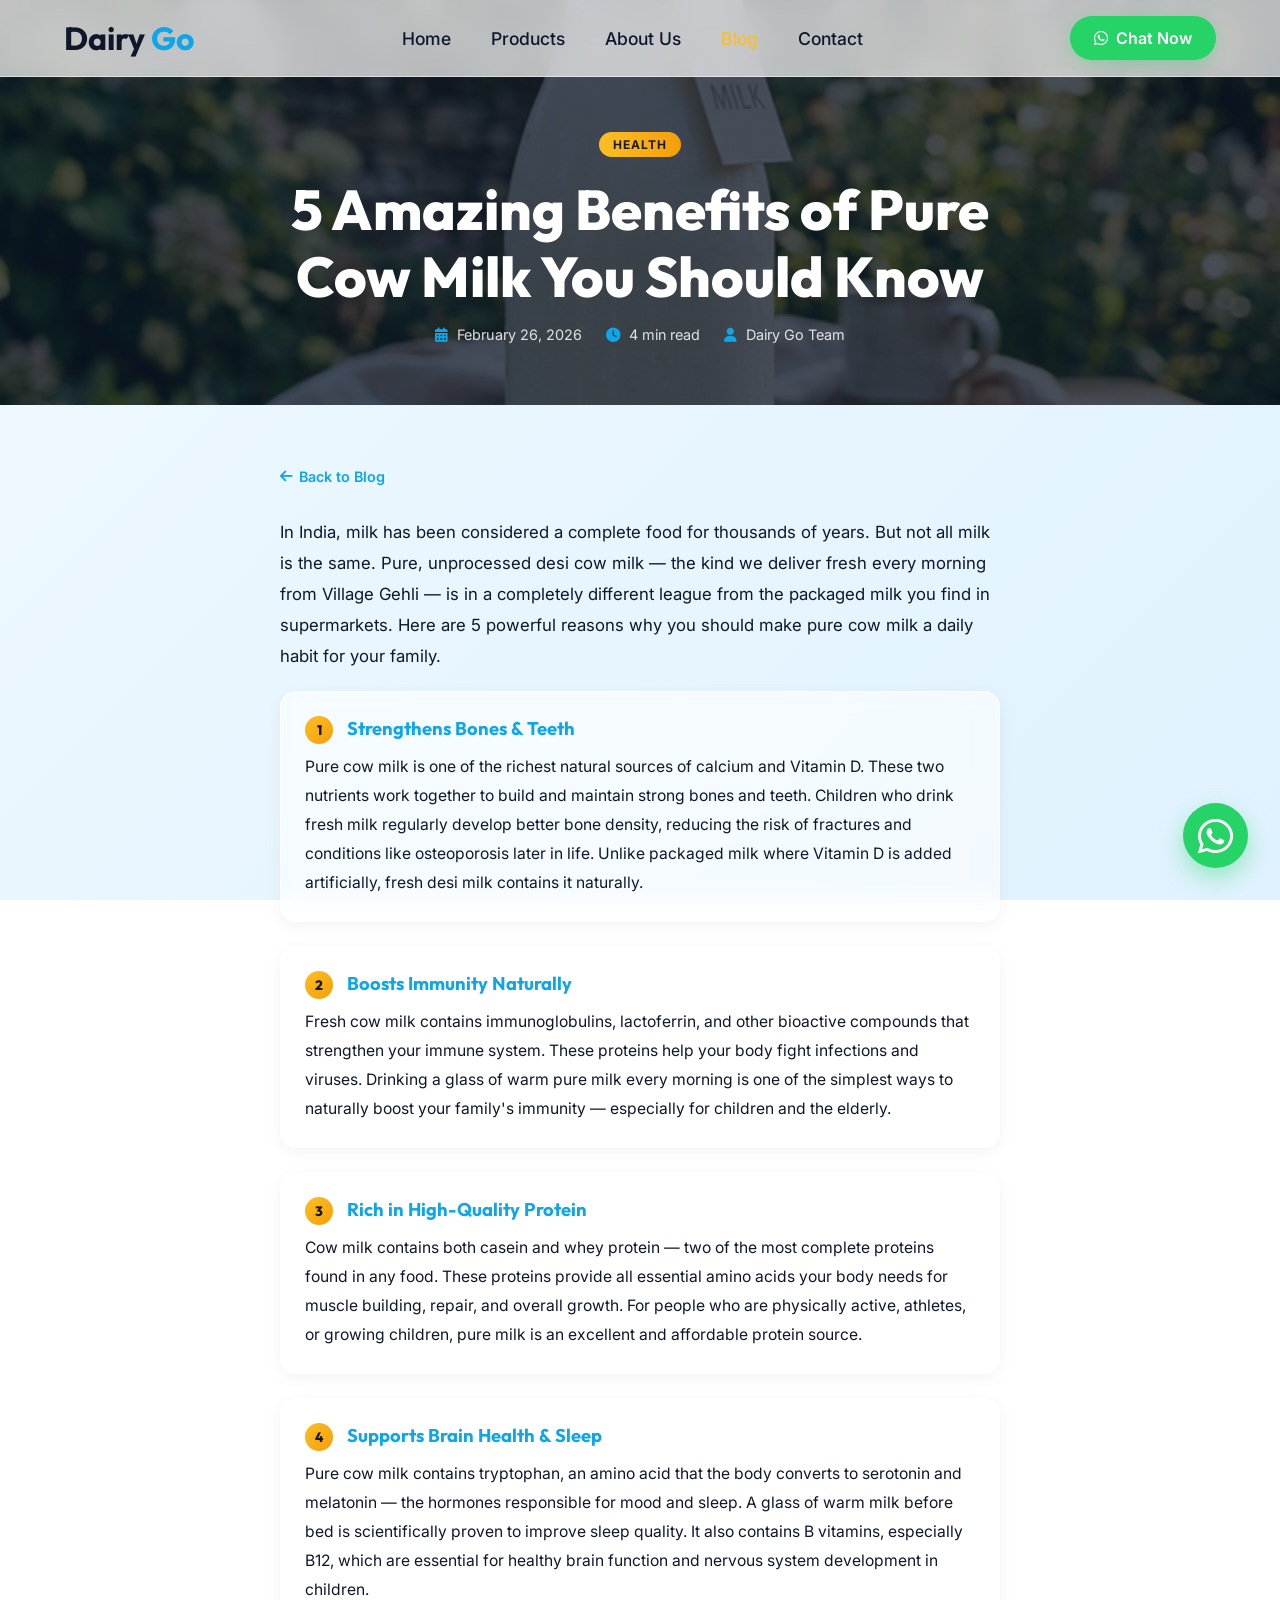
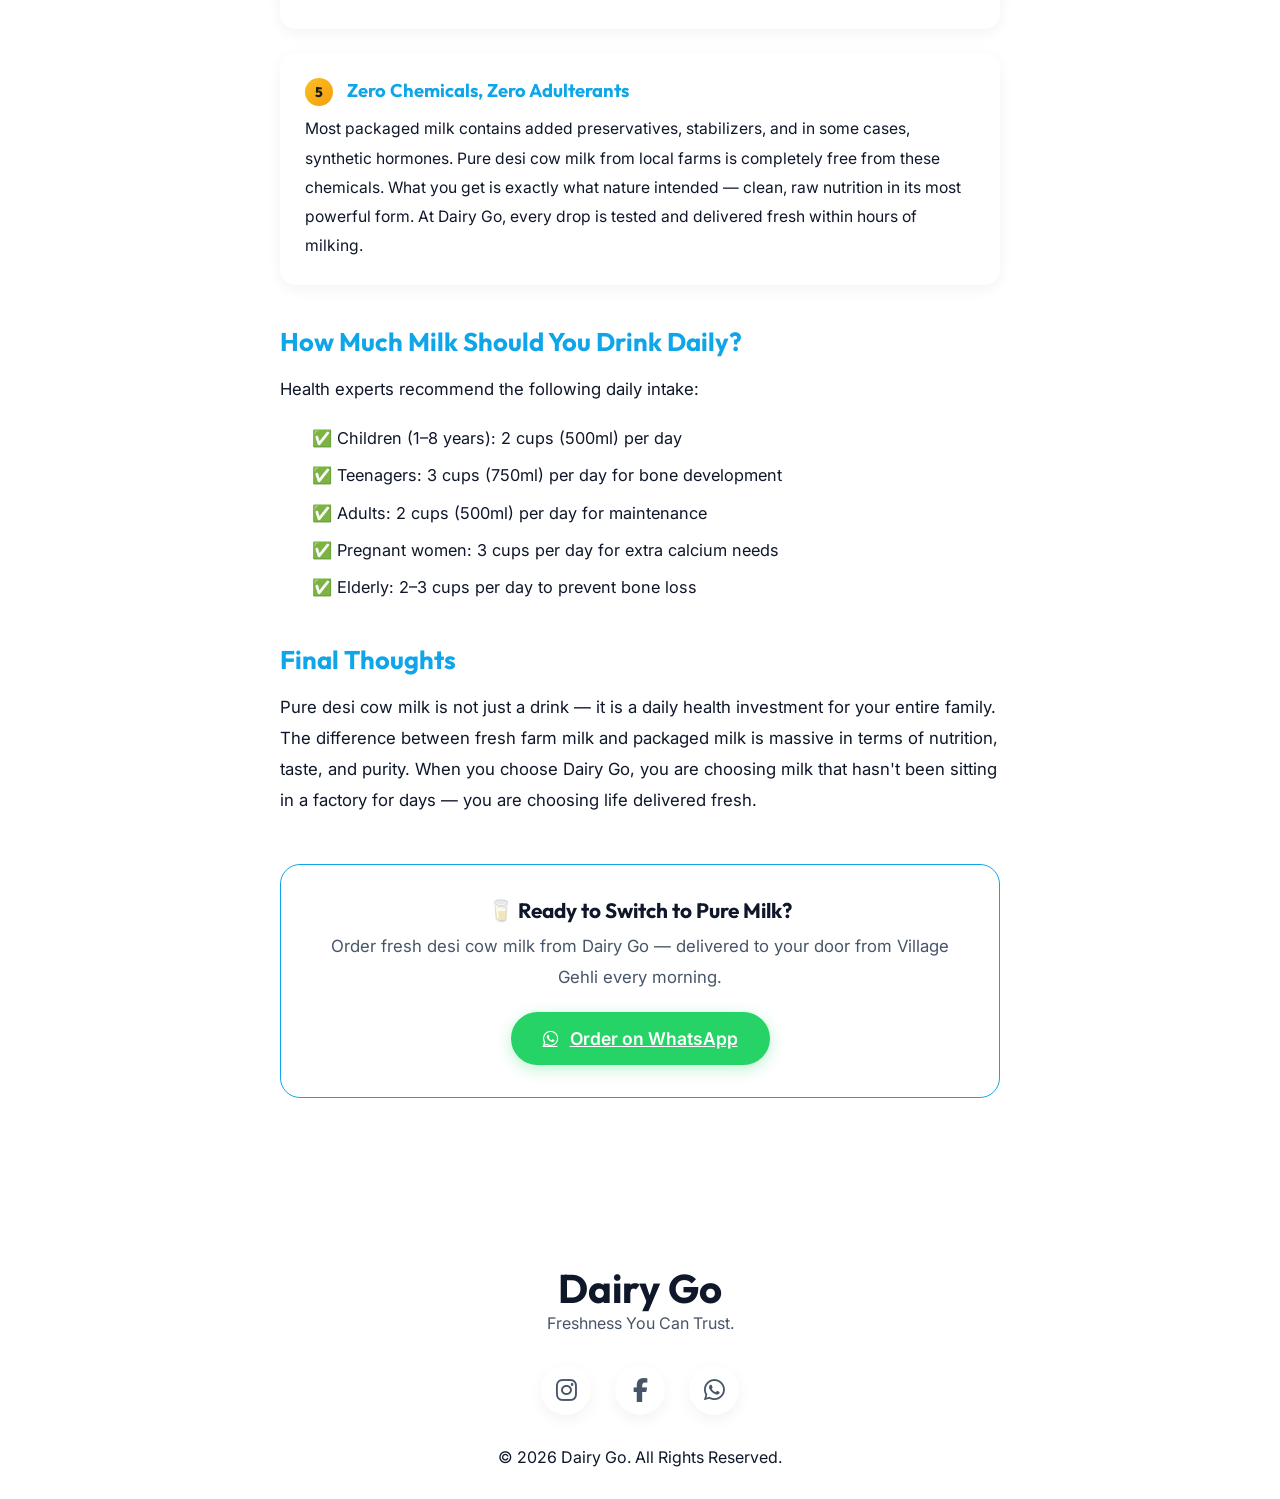
==== blog-post-1.html @ 71e2cdb6 "Add files via upload" ====
<!DOCTYPE html>
<html lang="en">

<head>
    <meta name="google-site-verification" content="H6tnRNjs0LGTTBvZtAMk3U5IwulCLFvkh4__h8YZL0s" />
    <meta charset="UTF-8">
    <meta name="viewport" content="width=device-width, initial-scale=1.0">
    <title>5 Amazing Benefits of Pure Cow Milk - DairyGo Blog</title>
    <meta name="description"
        content="Discover the top 5 health benefits of drinking pure desi cow milk daily. Learn how fresh milk from Dairy Go improves your health and immunity.">
    <link rel="preconnect" href="https://fonts.googleapis.com">
    <link rel="preconnect" href="https://fonts.gstatic.com" crossorigin>
    <link
        href="https://fonts.googleapis.com/css2?family=Outfit:wght@300;400;600;800&family=Inter:wght@400;500;700&display=swap"
        rel="stylesheet">
    <link rel="stylesheet" href="https://cdnjs.cloudflare.com/ajax/libs/font-awesome/6.4.0/css/all.min.css">
    <link rel="stylesheet" href="styles.css">
    <style>
        .post-hero {
            min-height: 45vh;
            display: flex;
            align-items: center;
            justify-content: center;
            text-align: center;
            padding: 130px 20px 60px;
            background: linear-gradient(rgba(10, 22, 40, 0.75), rgba(10, 22, 40, 0.75)), url('blog-img-1.png') center/cover;
        }

        .post-tag {
            display: inline-block;
            background: linear-gradient(90deg, #fbbf24, #f59e0b);
            color: #1a1a1a;
            font-size: 0.75rem;
            font-weight: 700;
            text-transform: uppercase;
            letter-spacing: 1px;
            padding: 5px 14px;
            border-radius: 50px;
            margin-bottom: 1.2rem;
        }

        .post-hero h1 {
            font-size: clamp(2rem, 5vw, 3.5rem);
            font-weight: 800;
            color: #fff;
            max-width: 800px;
            margin: 0 auto 1rem;
            line-height: 1.2;
        }

        .post-meta {
            display: flex;
            gap: 1.5rem;
            justify-content: center;
            color: rgba(255, 255, 255, 0.85);
            font-size: 0.9rem;
            flex-wrap: wrap;
        }

        .post-meta i {
            color: var(--primary);
            margin-right: 5px;
        }

        .post-body {
            max-width: 760px;
            margin: 0 auto;
            padding: 60px 20px 100px;
        }

        .post-body h2 {
            font-size: 1.6rem;
            font-weight: 700;
            color: var(--primary);
            margin: 2.5rem 0 1rem;
        }

        .post-body p {
            font-size: 1.05rem;
            color: var(--text-dark);
            line-height: 1.85;
            margin-bottom: 1.2rem;
        }

        .post-body ul {
            padding-left: 1.5rem;
            margin-bottom: 1.5rem;
        }

        .post-body ul li {
            color: var(--text-dark);
            font-size: 1.02rem;
            line-height: 1.8;
            margin-bottom: 0.5rem;
            list-style: none;
            padding-left: 0.5rem;
        }

        .post-body ul li::before {
            content: "✅ ";
        }

        .benefit-card,
        .step-card,
        .reason-card {
            background: rgba(255, 255, 255, 0.6);
            border: 1px solid rgba(255, 255, 255, 0.8);
            border-radius: 16px;
            padding: 1.5rem;
            margin-bottom: 1.5rem;
            backdrop-filter: blur(10px);
            transition: transform 0.2s;
            box-shadow: 0 4px 15px rgba(0, 0, 0, 0.05);
        }

        .benefit-card:hover,
        .step-card:hover,
        .reason-card:hover {
            transform: translateX(6px);
            box-shadow: 0 8px 25px rgba(14, 165, 233, 0.1);
        }

        .benefit-card h3,
        .step-card h3,
        .reason-card h3 {
            font-size: 1.15rem;
            font-weight: 700;
            color: var(--primary);
            margin-bottom: 0.5rem;
        }

        .benefit-card p,
        .step-card p,
        .reason-card p {
            margin-bottom: 0;
            font-size: 0.98rem;
        }

        .benefit-number,
        .step-number {
            display: inline-block;
            background: linear-gradient(135deg, #fbbf24, #f59e0b);
            color: #1a1a1a;
            font-weight: 800;
            font-size: 0.85rem;
            width: 28px;
            height: 28px;
            border-radius: 50%;
            text-align: center;
            line-height: 28px;
            margin-right: 10px;
        }

        .step-number {
            padding: 3px 10px;
            width: auto;
            border-radius: 50px;
        }

        .post-cta {
            background: rgba(255, 255, 255, 0.6);
            border: 1px solid var(--primary);
            border-radius: 20px;
            padding: 2rem;
            text-align: center;
            margin-top: 3rem;
        }

        .post-cta h3 {
            color: var(--text-dark);
            font-size: 1.3rem;
            margin-bottom: 0.5rem;
        }

        .post-cta p {
            color: var(--text-light);
            margin-bottom: 1.2rem;
        }

        .back-link {
            display: inline-flex;
            align-items: center;
            gap: 6px;
            color: var(--primary);
            text-decoration: none;
            font-weight: 600;
            font-size: 0.9rem;
            margin-bottom: 2rem;
        }

        .back-link:hover {
            opacity: 0.8;
        }

        /* Additional classes for blog-post-3 */
        .comparison-table {
            width: 100%;
            border-collapse: collapse;
            margin: 2rem 0;
            border-radius: 16px;
            overflow: hidden;
            box-shadow: 0 4px 15px rgba(0, 0, 0, 0.05);
        }

        .comparison-table th {
            background: var(--primary-light);
            color: var(--primary);
            font-weight: 700;
            padding: 14px 16px;
            text-align: left;
            font-size: 0.95rem;
            border-bottom: 1px solid rgba(0, 0, 0, 0.05);
        }

        .comparison-table td {
            padding: 13px 16px;
            color: var(--text-dark);
            font-size: 0.95rem;
            border-bottom: 1px solid rgba(0, 0, 0, 0.05);
            background: rgba(255, 255, 255, 0.7);
            vertical-align: top;
        }

        .comparison-table tr:last-child td {
            border-bottom: none;
        }

        .comparison-table tr:hover td {
            background: rgba(255, 255, 255, 0.9);
        }

        .win-tag {
            display: inline-block;
            background: rgba(34, 197, 94, 0.15);
            color: #22c55e;
            border: 1px solid rgba(34, 197, 94, 0.3);
            font-size: 0.7rem;
            font-weight: 700;
            padding: 2px 8px;
            border-radius: 50px;
        }

        .lose-tag {
            display: inline-block;
            background: rgba(239, 68, 68, 0.12);
            color: #ef4444;
            border: 1px solid rgba(239, 68, 68, 0.25);
            font-size: 0.7rem;
            font-weight: 700;
            padding: 2px 8px;
            border-radius: 50px;
        }

        .emoji-title {
            font-size: 1.4rem;
            margin-right: 8px;
        }

        .highlight-box {
            background: var(--primary-light);
            border: 1px solid var(--primary);
            border-radius: 14px;
            padding: 1.2rem 1.5rem;
            margin: 1.5rem 0;
            font-style: italic;
            color: var(--text-dark);
            font-size: 1rem;
            line-height: 1.7;
        }
    </style>
</head>

<body>
    <!-- Navigation -->
    <nav class="glass-nav">
        <div class="nav-container">
            <div class="logo">
                <a href="index.html" style="text-decoration:none;">
                    <h1>Dairy <span>Go</span></h1>
                </a>
            </div>
            <ul class="nav-links">
                <li><a href="index.html#home">Home</a></li>
                <li><a href="index.html#products">Products</a></li>
                <li><a href="index.html#about">About Us</a></li>
                <li><a href="blog.html" style="color:#fbbf24;">Blog</a></li>
                <li><a href="index.html#contact">Contact</a></li>
            </ul>
            <a href="https://wa.me/918813911566?text=Hello%20Dairy%20Go,%20I%20have%20an%20inquiry." target="_blank"
                class="nav-btn">
                <i class="fab fa-whatsapp"></i> Chat Now
            </a>
            <div class="menu-toggle"><i class="fas fa-bars"></i></div>
        </div>
    </nav>

    <!-- Hero -->
    <section class="post-hero">
        <div>
            <span class="post-tag">Health</span>
            <h1>5 Amazing Benefits of Pure Cow Milk You Should Know</h1>
            <div class="post-meta">
                <span><i class="fas fa-calendar-alt"></i> February 26, 2026</span>
                <span><i class="fas fa-clock"></i> 4 min read</span>
                <span><i class="fas fa-user"></i> Dairy Go Team</span>
            </div>
        </div>
    </section>

    <!-- Post Content -->
    <article class="post-body">
        <a href="blog.html" class="back-link"><i class="fas fa-arrow-left"></i> Back to Blog</a>

        <p>
            In India, milk has been considered a complete food for thousands of years. But not all milk is the same.
            Pure, unprocessed desi cow milk — the kind we deliver fresh every morning from Village Gehli — is in a
            completely different league from the packaged milk you find in supermarkets. Here are 5 powerful reasons
            why you should make pure cow milk a daily habit for your family.
        </p>

        <div class="benefit-card">
            <h3><span class="benefit-number">1</span> Strengthens Bones & Teeth</h3>
            <p>
                Pure cow milk is one of the richest natural sources of calcium and Vitamin D. These two nutrients work
                together to build and maintain strong bones and teeth. Children who drink fresh milk regularly develop
                better bone density, reducing the risk of fractures and conditions like osteoporosis later in life.
                Unlike packaged milk where Vitamin D is added artificially, fresh desi milk contains it naturally.
            </p>
        </div>

        <div class="benefit-card">
            <h3><span class="benefit-number">2</span> Boosts Immunity Naturally</h3>
            <p>
                Fresh cow milk contains immunoglobulins, lactoferrin, and other bioactive compounds that strengthen
                your immune system. These proteins help your body fight infections and viruses. Drinking a glass of
                warm pure milk every morning is one of the simplest ways to naturally boost your family's immunity
                — especially for children and the elderly.
            </p>
        </div>

        <div class="benefit-card">
            <h3><span class="benefit-number">3</span> Rich in High-Quality Protein</h3>
            <p>
                Cow milk contains both casein and whey protein — two of the most complete proteins found in any food.
                These proteins provide all essential amino acids your body needs for muscle building, repair, and
                overall growth. For people who are physically active, athletes, or growing children, pure milk is
                an excellent and affordable protein source.
            </p>
        </div>

        <div class="benefit-card">
            <h3><span class="benefit-number">4</span> Supports Brain Health & Sleep</h3>
            <p>
                Pure cow milk contains tryptophan, an amino acid that the body converts to serotonin and melatonin —
                the hormones responsible for mood and sleep. A glass of warm milk before bed is scientifically proven
                to improve sleep quality. It also contains B vitamins, especially B12, which are essential for healthy
                brain function and nervous system development in children.
            </p>
        </div>

        <div class="benefit-card">
            <h3><span class="benefit-number">5</span> Zero Chemicals, Zero Adulterants</h3>
            <p>
                Most packaged milk contains added preservatives, stabilizers, and in some cases, synthetic hormones.
                Pure desi cow milk from local farms is completely free from these chemicals. What you get is exactly
                what nature intended — clean, raw nutrition in its most powerful form. At Dairy Go, every drop is
                tested and delivered fresh within hours of milking.
            </p>
        </div>

        <h2>How Much Milk Should You Drink Daily?</h2>
        <p>Health experts recommend the following daily intake:</p>
        <ul>
            <li>Children (1–8 years): 2 cups (500ml) per day</li>
            <li>Teenagers: 3 cups (750ml) per day for bone development</li>
            <li>Adults: 2 cups (500ml) per day for maintenance</li>
            <li>Pregnant women: 3 cups per day for extra calcium needs</li>
            <li>Elderly: 2–3 cups per day to prevent bone loss</li>
        </ul>

        <h2>Final Thoughts</h2>
        <p>
            Pure desi cow milk is not just a drink — it is a daily health investment for your entire family. The
            difference between fresh farm milk and packaged milk is massive in terms of nutrition, taste, and purity.
            When you choose Dairy Go, you are choosing milk that hasn't been sitting in a factory for days — you are
            choosing life delivered fresh.
        </p>

        <div class="post-cta">
            <h3>🥛 Ready to Switch to Pure Milk?</h3>
            <p>Order fresh desi cow milk from Dairy Go — delivered to your door from Village Gehli every morning.</p>
            <a href="https://wa.me/918813911566?text=Hello%20Dairy%20Go,%20I%20want%20to%20order%20Fresh%20Cow%20Milk"
                target="_blank" class="btn btn-primary">
                <i class="fab fa-whatsapp"></i> Order on WhatsApp
            </a>
        </div>
    </article>

    <!-- Footer -->
    <footer>
        <div class="footer-content glass-footer">
            <div class="footer-brand">
                <h2>Dairy <span>Go</span></h2>
                <p>Freshness You Can Trust.</p>
                <div class="social-links">
                    <a href="#"><i class="fab fa-instagram"></i></a>
                    <a href="#"><i class="fab fa-facebook-f"></i></a>
                    <a href="https://wa.me/918813911566"><i class="fab fa-whatsapp"></i></a>
                </div>
            </div>
            <div class="footer-bottom">
                <p>&copy; 2026 Dairy Go. All Rights Reserved.</p>
            </div>
        </div>
    </footer>

    <a href="https://wa.me/918813911566?text=Hello%20Dairy%20Go,%20I%20want%20to%20order%20your%20product"
        target="_blank" class="floating-wa">
        <i class="fab fa-whatsapp"></i>
    </a>
    <script src="main.js"></script>
</body>

</html>
---- styles.css ----
/* Custom Variables */
:root {
  --primary: #0ea5e9;
  /* Sky Blue */
  --primary-light: #e0f2fe;
  --secondary: #38bdf8;
  --text-dark: #0f172a;
  --text-light: #475569;
  --glass-bg: rgba(255, 255, 255, 0.5);
  --glass-border: rgba(255, 255, 255, 0.6);
  --green: #25d366;
  /* WhatsApp Green */
  --transition: all 0.3s ease-in-out;
}

* {
  margin: 0;
  padding: 0;
  box-sizing: border-box;
}

body {
  font-family: 'Inter', sans-serif;
  color: var(--text-dark);
  background: linear-gradient(135deg, #f0f9ff 0%, #e0f2fe 100%);
  background-attachment: fixed;
  overflow-x: hidden;
  scroll-behavior: smooth;
}

h1,
h2,
h3,
h4,
h5,
h6 {
  font-family: 'Outfit', sans-serif;
  font-weight: 700;
}

#webgl-canvas {
  position: fixed;
  top: 0;
  left: 0;
  width: 100vw;
  height: 100vh;
  z-index: -1;
  /* Behind all content */
  pointer-events: none;
  /* Let clicks pass through to content */
}

/* Glassmorphism Utilities */
.glass {
  background: var(--glass-bg);
  backdrop-filter: blur(20px);
  -webkit-backdrop-filter: blur(20px);
  border: 1px solid var(--glass-border);
  box-shadow: 0 8px 32px 0 rgba(14, 165, 233, 0.1);
  border-radius: 1.5rem;
}

.glass-nav {
  position: fixed;
  top: 0;
  width: 100%;
  z-index: 1000;
  background: rgba(255, 255, 255, 0.7);
  backdrop-filter: blur(15px);
  border-bottom: 1px solid rgba(255, 255, 255, 0.5);
}

.text-gradient {
  background: linear-gradient(135deg, #0284c7, #38bdf8);
  -webkit-background-clip: text;
  -webkit-text-fill-color: transparent;
  display: inline-block;
}

/* Typography & Layouts */
.section-padding {
  padding: 6rem 5%;
}

.section-header {
  text-align: center;
  margin-bottom: 4rem;
}

.section-header h2 {
  font-size: 3rem;
  margin-bottom: 1rem;
}

.section-header p {
  font-size: 1.25rem;
  color: var(--text-light);
}

/* Navigation */
.nav-container {
  display: flex;
  justify-content: space-between;
  align-items: center;
  padding: 1rem 5%;
  max-width: 1400px;
  margin: 0 auto;
}

.logo h1 {
  font-size: 2rem;
  color: var(--text-dark);
}

.logo span {
  color: var(--primary);
}

.nav-links {
  display: flex;
  list-style: none;
  gap: 2.5rem;
}

.nav-links a {
  text-decoration: none;
  color: var(--text-dark);
  font-weight: 500;
  font-size: 1.1rem;
  transition: var(--transition);
}

.nav-links a:hover {
  color: var(--primary);
}

.nav-btn {
  text-decoration: none;
  background-color: var(--green);
  color: white;
  padding: 0.75rem 1.5rem;
  border-radius: 999px;
  font-weight: 600;
  display: flex;
  align-items: center;
  gap: 0.5rem;
  transition: var(--transition);
  box-shadow: 0 4px 15px rgba(37, 211, 102, 0.3);
}

.nav-btn:hover {
  transform: translateY(-2px);
  box-shadow: 0 6px 20px rgba(37, 211, 102, 0.5);
}

.menu-toggle {
  display: none;
  font-size: 1.5rem;
  cursor: pointer;
}

/* Buttons */
.btn {
  border: none;
  outline: none;
  cursor: pointer;
  padding: 1rem 2rem;
  border-radius: 999px;
  font-size: 1.1rem;
  font-weight: 600;
  font-family: 'Inter', sans-serif;
  transition: var(--transition);
  display: inline-flex;
  align-items: center;
  justify-content: center;
  gap: 0.75rem;
}

.btn-primary {
  background: var(--green);
  color: white;
  box-shadow: 0 4px 15px rgba(37, 211, 102, 0.3);
}

.btn-primary:hover {
  transform: translateY(-3px);
  box-shadow: 0 8px 25px rgba(37, 211, 102, 0.4);
}

.btn-secondary {
  background: white;
  color: var(--primary);
  border: 2px solid var(--primary);
  text-decoration: none;
}

.btn-secondary:hover {
  background: var(--primary);
  color: white;
}

.w-100 {
  width: 100%;
}

/* Hero Section */
.hero {
  min-height: 100vh;
  display: flex;
  align-items: center;
  padding: 0 5%;
  position: relative;
  max-width: 1400px;
  margin: 0 auto;
}

.hero-content {
  max-width: 600px;
  z-index: 10;
}

.hero-title {
  font-size: 4.5rem;
  line-height: 1.1;
  margin-bottom: 1.5rem;
}

.hero-subtitle {
  font-size: 1.5rem;
  color: var(--text-light);
  margin-bottom: 2.5rem;
  line-height: 1.6;
}

.hero-buttons {
  display: flex;
  gap: 1.5rem;
}

/* Features */
.features-grid {
  display: grid;
  grid-template-columns: repeat(auto-fit, minmax(280px, 1fr));
  gap: 2.5rem;
  max-width: 1400px;
  margin: 0 auto;
  perspective: 1000px;
}

.glass3d {
  background: var(--glass-bg);
  backdrop-filter: blur(20px);
  -webkit-backdrop-filter: blur(20px);
  border: 1px solid var(--glass-border);
  border-radius: 1.5rem;
  padding: 2.5rem;
  text-align: center;
  transition: transform 0.4s cubic-bezier(0.175, 0.885, 0.32, 1.275);
  transform-style: preserve-3d;
  box-shadow: 0 10px 40px rgba(14, 165, 233, 0.1);
}

.glass3d:hover {
  transform: translateY(-10px) rotateX(5deg) rotateY(-5deg);
  box-shadow: 0 20px 40px rgba(14, 165, 233, 0.2);
}

.feature-icon {
  width: 80px;
  height: 80px;
  background: white;
  border-radius: 50%;
  display: flex;
  align-items: center;
  justify-content: center;
  font-size: 2.5rem;
  color: var(--primary);
  margin: 0 auto 1.5rem;
  box-shadow: 0 10px 25px rgba(14, 165, 233, 0.15);
  transform: translateZ(30px);
  /* Extrude out on hover */
}

/* Products */
.products-grid {
  display: grid;
  grid-template-columns: repeat(auto-fit, minmax(320px, 1fr));
  gap: 3rem;
  max-width: 1400px;
  margin: 0 auto;
}

.product-card {
  padding: 2rem;
  transition: var(--transition);
  display: flex;
  flex-direction: column;
}

.product-card:hover {
  transform: translateY(-10px);
  box-shadow: 0 20px 40px rgba(14, 165, 233, 0.15);
}

.product-img-container {
  height: 250px;
  border-radius: 1rem;
  margin-bottom: 2rem;
  display: flex;
  align-items: center;
  justify-content: center;
  position: relative;
  background: rgba(255, 255, 255, 0.3);
  overflow: hidden;
  box-shadow: inset 0 0 20px rgba(255, 255, 255, 0.5);
}

/* Real product image styling */
.product-img {
  width: 100%;
  height: 100%;
  object-fit: cover;
  border-radius: 1rem;
  transition: transform 0.4s ease;
}

.product-img-container:hover .product-img {
  transform: scale(1.05);
}

.product-info h3 {
  font-size: 1.8rem;
  margin-bottom: 0.5rem;
}

.product-desc {
  color: var(--text-light);
  margin-bottom: 1.5rem;
  line-height: 1.6;
  flex-grow: 1;
}

.price-controls {
  margin-bottom: 1.5rem;
}

.variant-select {
  width: 100%;
  padding: 1rem;
  border-radius: 0.75rem;
  border: 1px solid var(--glass-border);
  background: rgba(255, 255, 255, 0.8);
  font-size: 1.1rem;
  font-weight: 500;
  color: var(--text-dark);
  font-family: inherit;
  outline: none;
  cursor: pointer;
  appearance: none;
}

/* About Us */
.about-container {
  display: grid;
  grid-template-columns: 1fr 1fr;
  gap: 4rem;
  max-width: 1400px;
  margin: 0 auto;
  padding: 4rem;
}

.about-content h2 {
  font-size: 3rem;
  margin-bottom: 1rem;
}

.about-content h3 {
  color: var(--primary);
  font-size: 1.5rem;
  margin-bottom: 1.5rem;
}

.about-content p {
  color: var(--text-light);
  line-height: 1.8;
  font-size: 1.1rem;
  margin-bottom: 2rem;
}

.mission-vision {
  display: grid;
  grid-template-columns: 1fr 1fr;
  gap: 2rem;
  margin-bottom: 2rem;
}

.mv-box h4 {
  font-size: 1.3rem;
  margin: 1rem 0 0.5rem;
}

.hygiene-promise {
  background: rgba(255, 255, 255, 0.6);
  padding: 1.5rem;
  border-radius: 1rem;
  border-left: 4px solid var(--primary);
}

.about-visual {
  position: relative;
  min-height: 400px;
}

.floating-shapes {
  position: absolute;
  width: 100%;
  height: 100%;
}

/* 3D floating visual mock */
.shape {
  position: absolute;
  border-radius: 50%;
  background: rgba(255, 255, 255, 0.4);
}

.shape-1 {
  width: 300px;
  height: 300px;
  top: 10%;
  left: 10%;
  animation: float 6s ease-in-out infinite;
}

.shape-2 {
  width: 150px;
  height: 150px;
  bottom: 20%;
  right: 10%;
  animation: float 8s ease-in-out infinite reverse;
}

.about-badge {
  position: absolute;
  top: 50%;
  left: 50%;
  transform: translate(-50%, -50%);
  width: 180px;
  height: 180px;
  border-radius: 50%;
  display: flex;
  flex-direction: column;
  justify-content: center;
  align-items: center;
  background: rgba(255, 255, 255, 0.8);
  box-shadow: 0 10px 30px rgba(0, 0, 0, 0.1);
}

.about-badge h3 {
  font-size: 3rem;
  color: var(--primary);
  margin: 0;
}

@keyframes float {
  0% {
    transform: translateY(0px);
  }

  50% {
    transform: translateY(-30px);
  }

  100% {
    transform: translateY(0px);
  }
}

/* Contact */
.contact-container {
  display: grid;
  grid-template-columns: 1fr 1fr;
  gap: 3rem;
  max-width: 1200px;
  margin: 0 auto;
}

.contact-info {
  padding: 3rem;
}

.contact-info h3 {
  font-size: 2rem;
  margin-bottom: 2rem;
}

.info-list {
  list-style: none;
  margin-bottom: 2rem;
}

.info-list li {
  display: flex;
  gap: 1.5rem;
  margin-bottom: 1.5rem;
  align-items: flex-start;
}

.info-list i {
  font-size: 1.5rem;
  color: var(--primary);
  background: white;
  padding: 1rem;
  border-radius: 50%;
  box-shadow: 0 5px 15px rgba(0, 0, 0, 0.05);
}

.info-list strong {
  font-size: 1.2rem;
  display: block;
  margin-bottom: 0.25rem;
}

.info-list a {
  color: var(--text-light);
  text-decoration: none;
}

.glass3d-form {
  background: var(--glass-bg);
  backdrop-filter: blur(20px);
  -webkit-backdrop-filter: blur(20px);
  border: 1px solid var(--glass-border);
  border-radius: 1.5rem;
  padding: 3rem;
  box-shadow: 0 15px 35px rgba(0, 0, 0, 0.1);
  transform: perspective(1000px) rotateY(-5deg);
  transition: var(--transition);
}

.glass3d-form:hover {
  transform: perspective(1000px) rotateY(0deg);
}

.form-group {
  margin-bottom: 1.5rem;
}

.form-group label {
  display: block;
  margin-bottom: 0.5rem;
  font-weight: 600;
}

.form-group input,
.form-group textarea {
  width: 100%;
  padding: 1rem;
  border: 1px solid rgba(255, 255, 255, 0.8);
  border-radius: 0.75rem;
  background: rgba(255, 255, 255, 0.5);
  font-family: inherit;
  font-size: 1rem;
  outline: none;
  transition: var(--transition);
}

.form-group input:focus,
.form-group textarea:focus {
  background: white;
  border-color: var(--primary);
  box-shadow: 0 0 0 4px rgba(14, 165, 233, 0.1);
}

/* Testimonial slider */
.testimonial-slider {
  display: flex;
  gap: 2rem;
  max-width: 1400px;
  margin: 0 auto;
  overflow-x: auto;
  padding-bottom: 2rem;
  scroll-snap-type: x mandatory;
}

.testimonial-card {
  min-width: 350px;
  scroll-snap-align: start;
}

.stars {
  color: #fbbf24;
  font-size: 1.5rem;
  margin-bottom: 1rem;
}

/* Footer */
footer {
  margin-top: auto;
}

.glass-footer {
  background: rgba(255, 255, 255, 0.7);
  backdrop-filter: blur(20px);
  border-top: 1px solid rgba(255, 255, 255, 0.5);
  padding: 4rem 5% 2rem;
  text-align: center;
}

.footer-brand h2 {
  font-size: 2.5rem;
}

.footer-brand p {
  color: var(--text-light);
  margin-bottom: 2rem;
}

.social-links {
  display: flex;
  justify-content: center;
  gap: 1.5rem;
  margin-bottom: 2rem;
}

.social-links a {
  display: flex;
  align-items: center;
  justify-content: center;
  width: 50px;
  height: 50px;
  background: white;
  color: var(--text-light);
  border-radius: 50%;
  font-size: 1.5rem;
  text-decoration: none;
  transition: var(--transition);
  box-shadow: 0 5px 15px rgba(0, 0, 0, 0.05);
}

.social-links a:hover {
  background: var(--primary);
  color: white;
  transform: translateY(-3px);
}

/* Floating WhatsApp */
.floating-wa {
  position: fixed;
  bottom: 2rem;
  right: 2rem;
  width: 65px;
  height: 65px;
  background: var(--green);
  color: white;
  border-radius: 50%;
  display: flex;
  align-items: center;
  justify-content: center;
  font-size: 2.5rem;
  text-decoration: none;
  box-shadow: 0 10px 25px rgba(37, 211, 102, 0.4);
  z-index: 1000;
  transition: var(--transition);
  animation: pulse 2s infinite;
}

.floating-wa:hover {
  transform: scale(1.1);
}

@keyframes pulse {
  0% {
    box-shadow: 0 0 0 0 rgba(37, 211, 102, 0.7);
  }

  70% {
    box-shadow: 0 0 0 20px rgba(37, 211, 102, 0);
  }

  100% {
    box-shadow: 0 0 0 0 rgba(37, 211, 102, 0);
  }
}

/* Responsive */
@media (max-width: 992px) {
  .hero-title {
    font-size: 3.5rem;
  }

  .about-container,
  .contact-container {
    grid-template-columns: 1fr;
  }

  .about-visual {
    display: none;
  }

  /* Hide 3D shapes on mobile for simplicity */
}

@media (max-width: 768px) {

  .nav-links,
  .nav-btn {
    display: none;
  }

  .menu-toggle {
    display: block;
  }

  .hero-title {
    font-size: 2.5rem;
  }

  .hero-subtitle {
    font-size: 1.2rem;
  }

  .hero-buttons {
    flex-direction: column;
  }

  .section-header h2 {
    font-size: 2.5rem;
  }
}
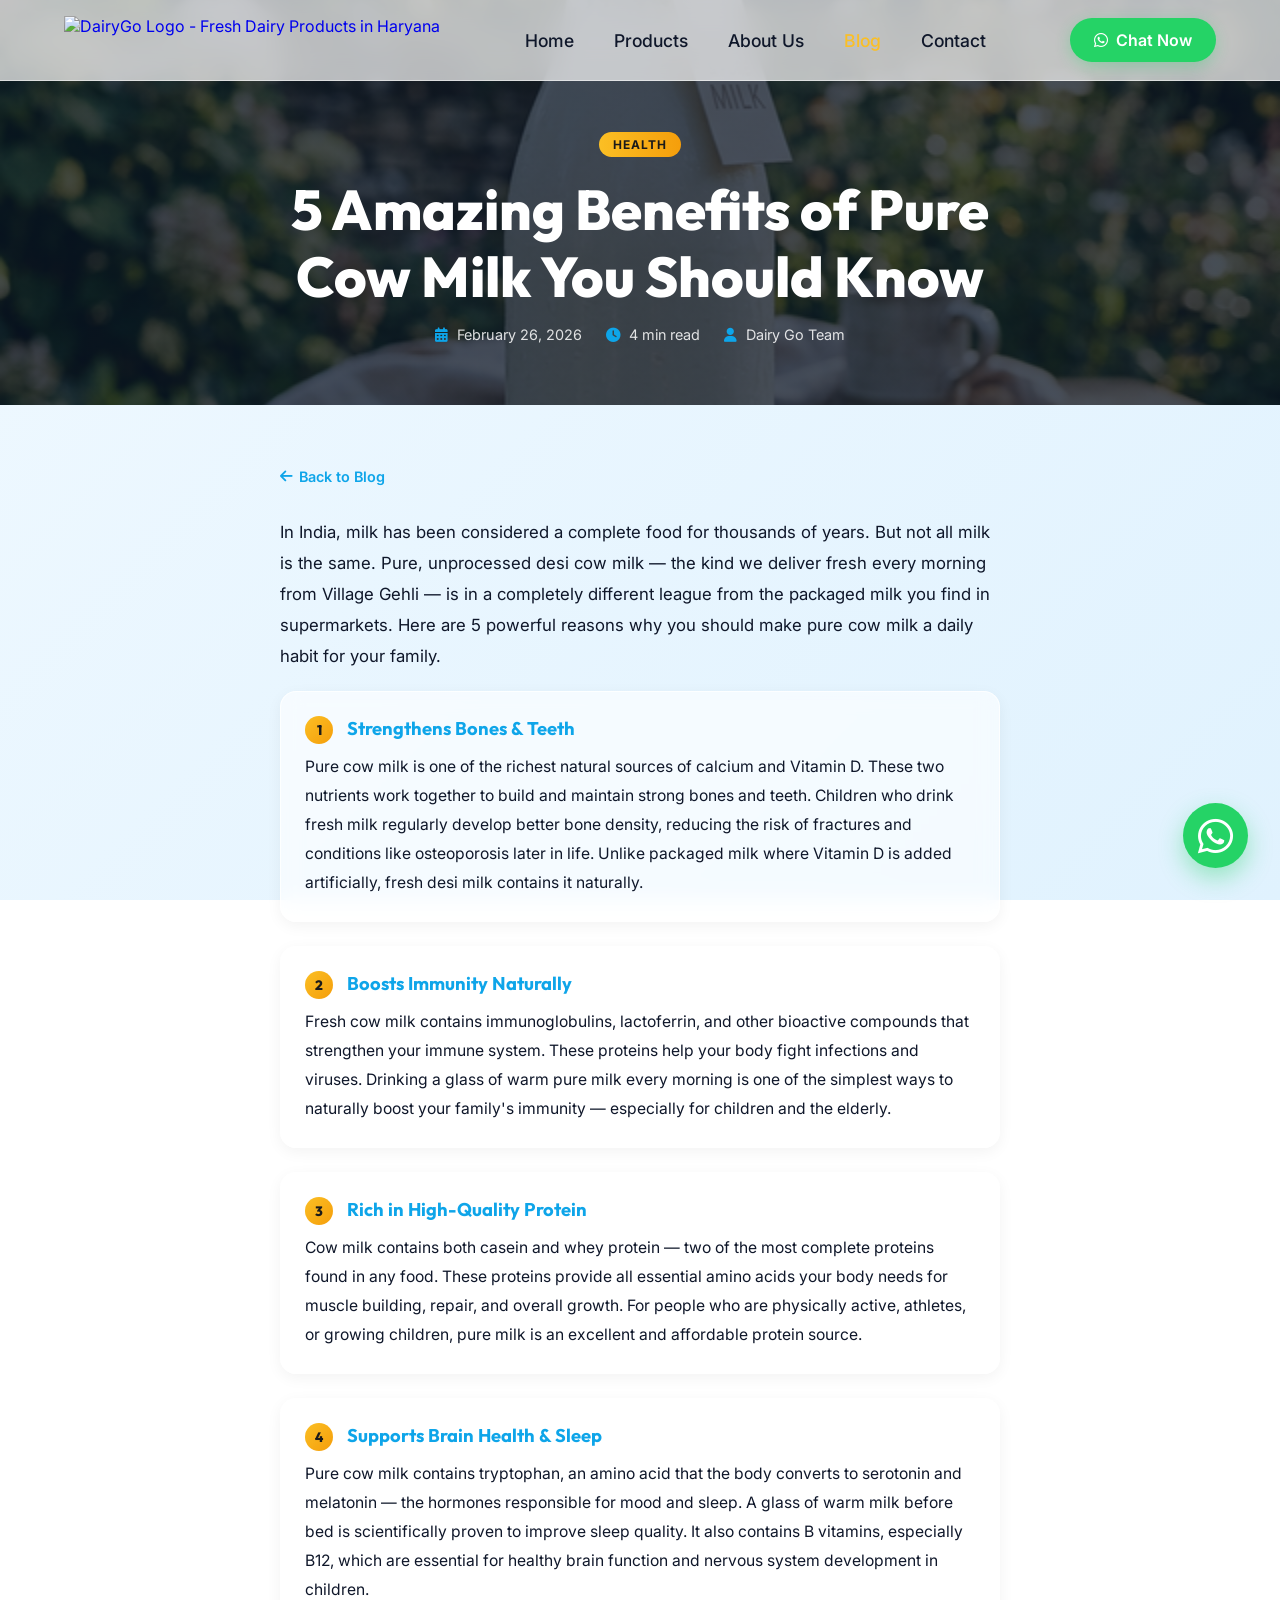
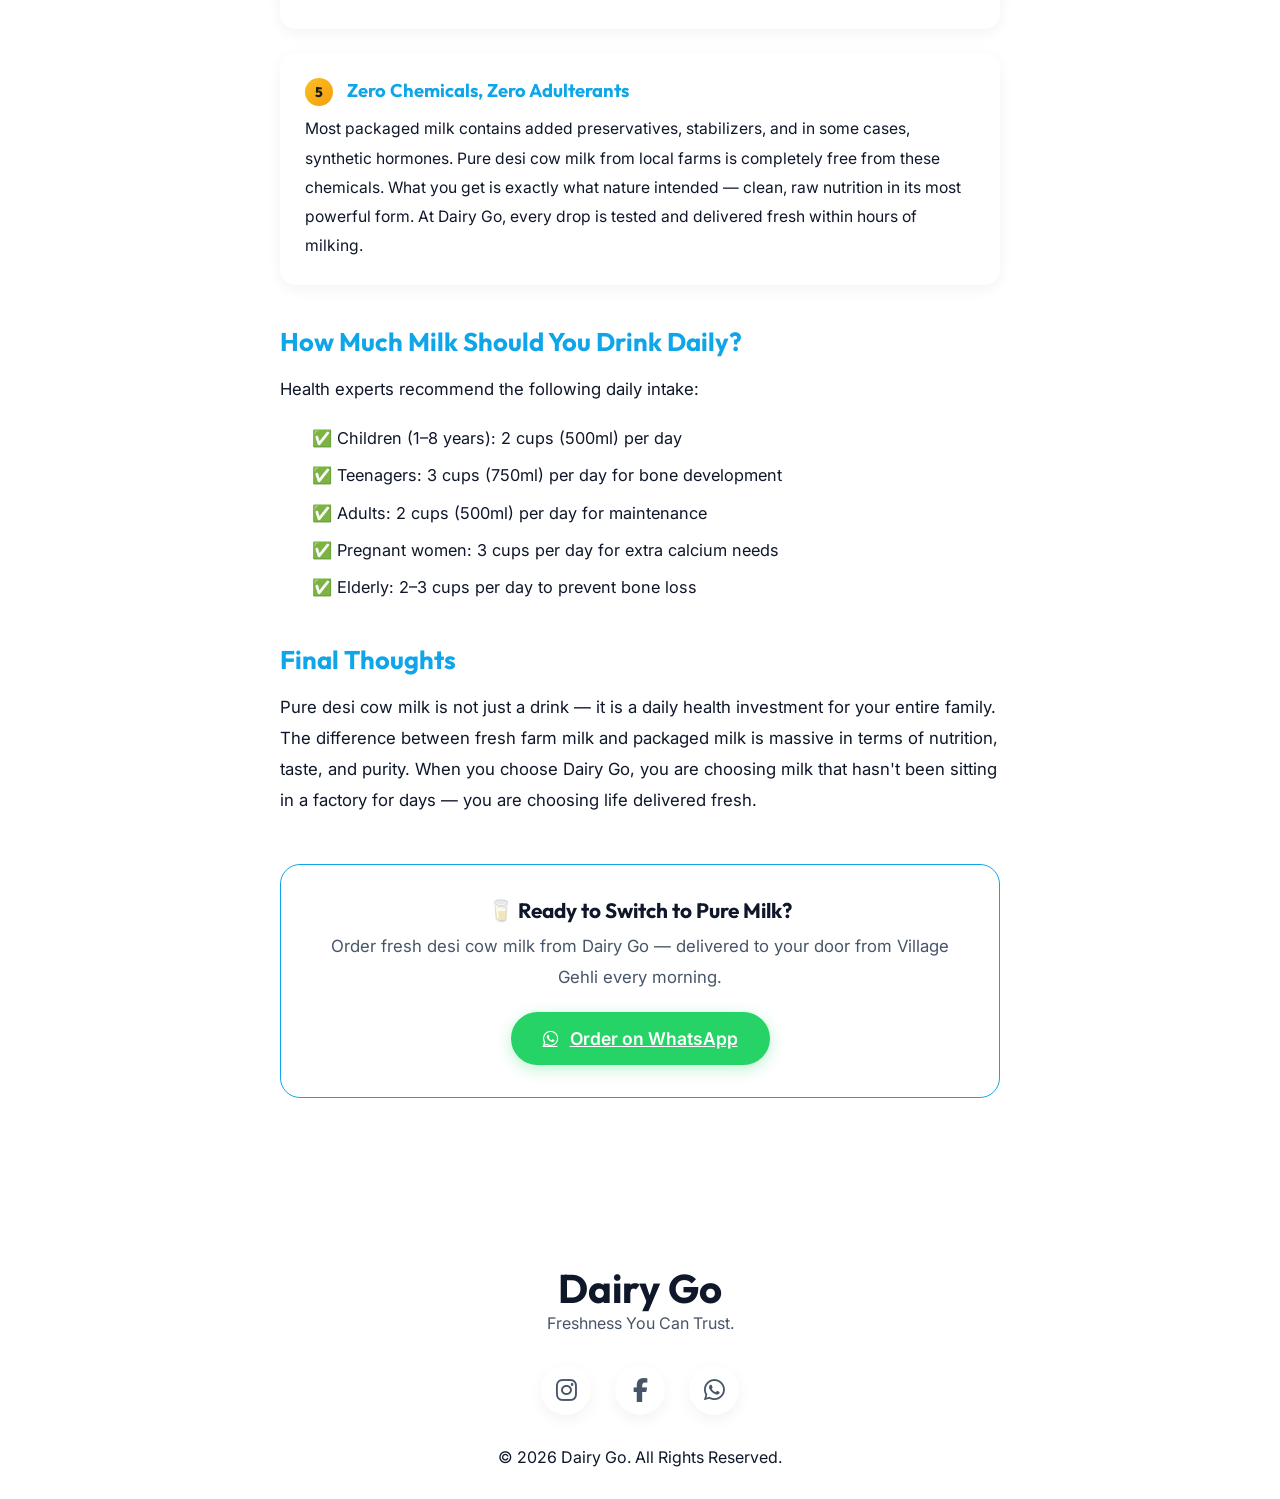
==== commit a77d1129: "Fix HTML formatting and improve navigation links" ====
--- a/blog-post-1.html
+++ b/blog-post-1.html
@@ -275,8 +275,8 @@
     <nav class="glass-nav">
         <div class="nav-container">
             <div class="logo">
-                <a href="index.html" style="text-decoration:none;">
-                    <h1>Dairy <span>Go</span></h1>
+                <a href="index.html" style="text-decoration:none; display:flex;">
+                    <img src="dairygo-logo.png" alt="DairyGo Logo - Fresh Dairy Products in Haryana" class="brand-logo">
                 </a>
             </div>
             <ul class="nav-links">
@@ -403,9 +403,11 @@
                 <h2>Dairy <span>Go</span></h2>
                 <p>Freshness You Can Trust.</p>
                 <div class="social-links">
-                    <a href="#"><i class="fab fa-instagram"></i></a>
-                    <a href="#"><i class="fab fa-facebook-f"></i></a>
-                    <a href="https://wa.me/918813911566"><i class="fab fa-whatsapp"></i></a>
+                    <a href="https://www.instagram.com/dairygo.8813/" target="_blank"><i
+                            class="fab fa-instagram"></i></a>
+                    <a href="https://www.facebook.com/search/top?q=Dairy%20Farmer" target="_blank"><i
+                            class="fab fa-facebook-f"></i></a>
+                    <a href="https://wa.me/918813911566" target="_blank"><i class="fab fa-whatsapp"></i></a>
                 </div>
             </div>
             <div class="footer-bottom">
@@ -421,4 +423,4 @@
     <script src="main.js"></script>
 </body>
 
-</html>+</html>
--- a/styles.css
+++ b/styles.css
@@ -107,6 +107,18 @@
   margin: 0 auto;
 }
 
+.logo {
+  display: flex;
+  align-items: center;
+  gap: 10px;
+}
+
+.brand-logo {
+  height: 48px;
+  width: auto;
+  object-fit: contain;
+}
+
 .logo h1 {
   font-size: 2rem;
   color: var(--text-dark);
@@ -727,4 +739,4 @@
   .section-header h2 {
     font-size: 2.5rem;
   }
-}+}
